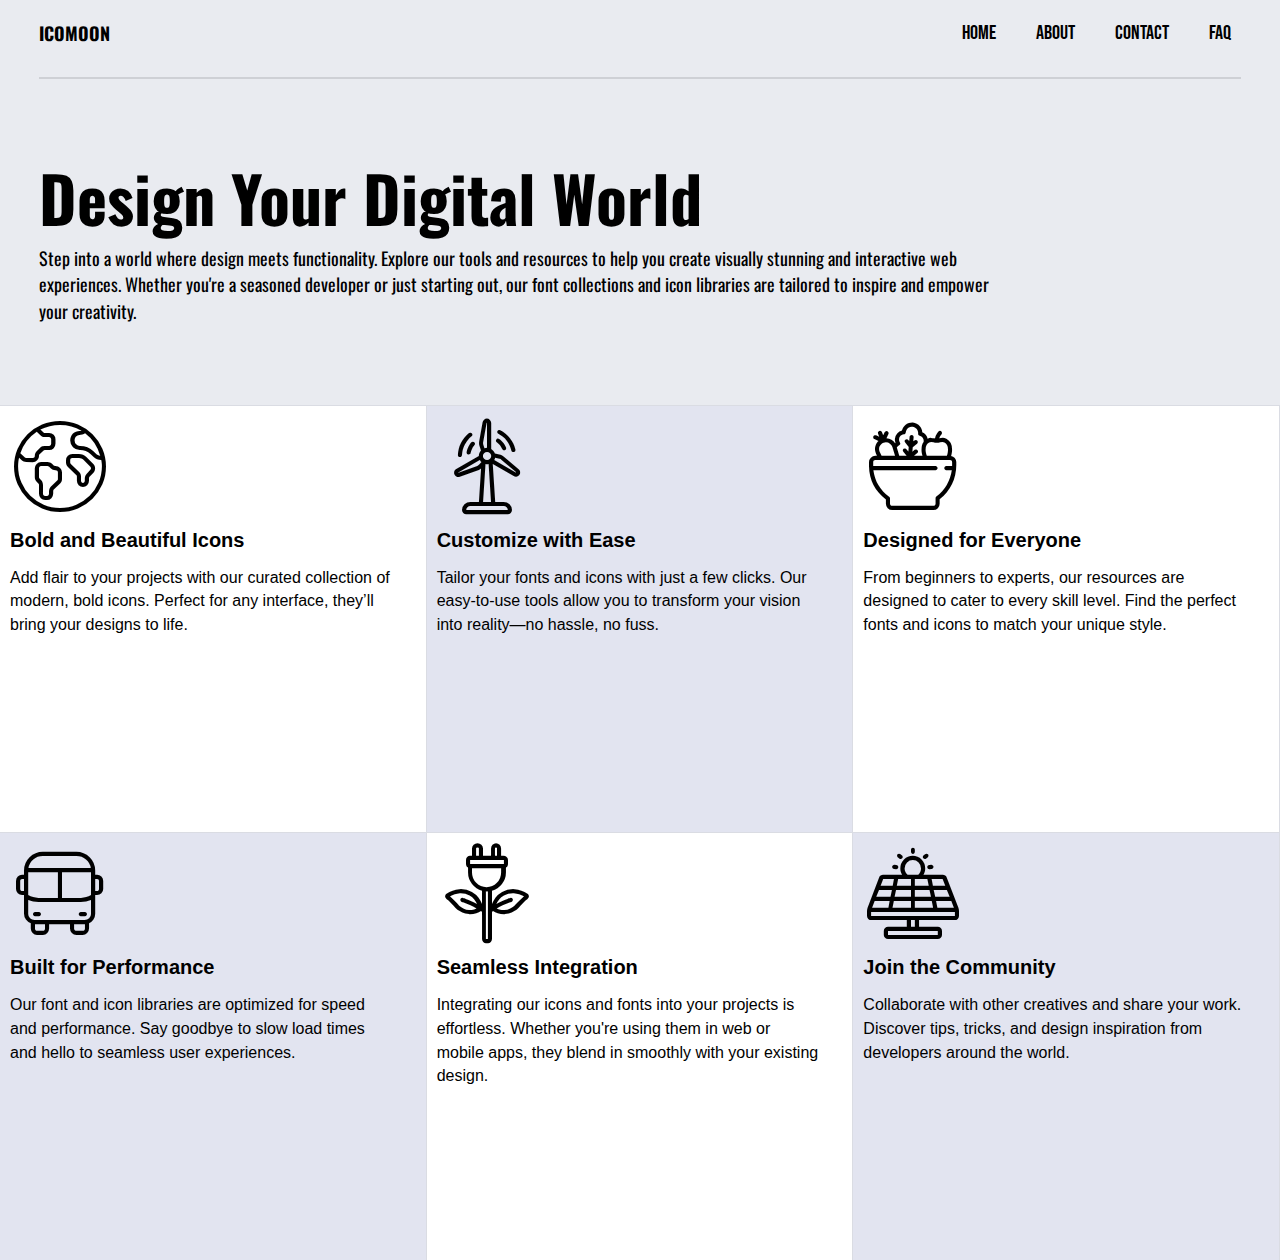
==== index.html @ fa796422 "first commit" ====
<!DOCTYPE html>
<html lang="en">
<head>
    <meta charset="UTF-8">
    <meta name="viewport" content="width=device-width, initial-scale=1.0">
    <title>Navigation Menu</title>
    <link rel="stylesheet" href="style.css">
    <link rel="preconnect" href="https://fonts.googleapis.com">
   <link rel="preconnect" href="https://fonts.gstatic.com" crossorigin>
   <link href="https://fonts.googleapis.com/css2?family=Oswald:wght@200..700&display=swap" rel="stylesheet">
   <link rel="stylesheet" href="assets/icomoon/style.css">
</head>
<body>
    <header>
        <div class="logo">
            ICOMOON
        </div>
        <nav>
            <ul class="nav-menu">
                <li><a href="#home">HOME</a></li>
                <li><a href="#about">ABOUT</a></li>
                <li><a href="#contact">CONTACT</a></li>
                <li><a href="#faq">FAQ</a></li>
            </ul>
        </nav>
        <div class="line"></div> 
    </header>
    <section class="section">
        <h1>Design Your Digital World</h1>
        <p class="text">Step into a world where design meets functionality. Explore our tools and resources to help you create visually stunning and interactive web experiences. Whether you're a seasoned developer or just starting out, our font collections and icon libraries are tailored to inspire and empower your creativity.</p>
    </section>
    <footer>
        <div class="footer-container">
            <div class="footer-box">
                <div class="icon-0001"></div>
                <div class="footer-title">Bold and Beautiful Icons</div>
                <div class="footer-content">Add flair to your projects with our curated collection of modern, bold icons. Perfect for any interface, they’ll bring your designs to life.</div>
            </div>
            <div class="footer-box">
                <div class="icon-0002"></div>
                <div class="footer-title">Customize with Ease</div>
                <div class="footer-content">Tailor your fonts and icons with just a few clicks. Our easy-to-use tools allow you to transform your vision into reality—no hassle, no fuss.</div>
            </div>
            <div class="footer-box">
                <div class="icon-0003"></div>
                <div class="footer-title">Designed for Everyone</div>
                <div class="footer-content">From beginners to experts, our resources are designed to cater to every skill level. Find the perfect fonts and icons to match your unique style.</div>
            </div>
            <div class="footer-box">
                <div class="icon-0004"></div>
                <div class="footer-title">Built for Performance</div>
                <div class="footer-content">Our font and icon libraries are optimized for speed and performance. Say goodbye to slow load times and hello to seamless user experiences.</div>
            </div>
            <div class="footer-box">
                <div class="icon-0005"></div>
                <div class="footer-title">Seamless Integration</div>
                <div class="footer-content">Integrating our icons and fonts into your projects is effortless. Whether you're using them in web or mobile apps, they blend in smoothly with your existing design.</div>
            </div>
            <div class="footer-box">
                <div class="icon-0006"></div>
                <div class="footer-title">Join the Community</div>
                <div class="footer-content">Collaborate with other creatives and share your work. Discover tips, tricks, and design inspiration from developers around the world.</div>
            </div>
        </div>
    </footer>
</body>
</html>
---- style.css ----
* {
    margin: 0;
    padding: 0;
    box-sizing: border-box;
}
@font-face {
    font-family: 'Bebas Neue';
    src: url(assets/BebasNeue-Regular.woff2) format('woff2'),
         url(assets/BebasNeue-Regular.woff) format('woff'),
         url(assets/BebasNeue-Regular.ttf) format('truetype');
}

/* @font-face {
    font-family: 'IcoMoon';
    src: url(assets/icomoon/fonts/icomoon.woff) format('woff'),
         url(assets/icomoon/fonts/icomoon.ttf)  format('truetype');
} */

body {
    font-family: Arial, sans-serif;
    background-color: #E9EBF0;
}

header {
    display: flex;
    justify-content: space-between;
    align-items: center;
    padding: 20px 0;
    position: relative;
    margin: 0 39px;
}

.logo {
    font-family: 'Oswald', sans-serif;
    font-size: 18px;
    font-weight: 700;
    line-height: 26.68px;
    text-align: center;
}

.nav-menu {
    list-style: none;
    display: flex;
    gap: 20px;
}

.nav-menu li {
    display: inline;
}

.nav-menu a {
    font-family: 'Bebas Neue', sans-serif;
    font-size: 20px;
    font-weight: 400;
    line-height: 24px;
    text-decoration: none;
    color: #000;
    padding: 5px 10px;
    text-align: center;
}

.nav-menu a:hover {
    color: #007BFF;
}

.line {
    width: 100%;   
    height: 2px;   
    background-color: rgba(206, 208, 213, 1);
    margin-top: 10px; 
    position: absolute; 
    top: 100%;
    left: 0;
}

.section {
    text-align: left;
    color: #000;
    margin: 83px 39px 80px 39px;
    font-family: 'Oswald', sans-serif;
}

.section h1 {
    font-size: 64px;
    font-weight: 700;
    line-height: 94.85px;
}

.text {
    font-size: 18px;
    font-weight: 400;
    line-height: 26.68px;
    width: 100%;
    max-width: 80%;
}

@media (max-width: 800px) {
    header {
        flex-direction: column;
        align-items: flex-start;
    }

    .nav-menu {
        flex-direction: column;
        gap: 10px;
    }

    .section h1 {
        font-size: 28px;
    }

    .text {
        font-size: 16px;
    }

    .line {
        width: 100%;
    }
}


.footer {
    font-family: 'Oswald', sans-serif;
    background-color: white;
}
.footer-container {
    display: grid;
    grid-template-columns: repeat(3, 1fr); 
    width: 100%; 
    height: auto;
}


.footer-box {
    width: 100%; 
    padding-bottom: 100%; 
    border: 1px solid #DADCE3; 
    border-width: 1px 1px 0 0;
    position: relative; 
}


.footer-box:nth-child(odd) {
    background-color: #ffffff; 
}

.footer-box:nth-child(even) {
    background-color: #E2E4F0; 
}
.footer-box:hover{
    background: rgba(255, 188, 107, 1);
}


.footer-title {
    font-size: 20px;
    font-weight: 700;
    line-height: 29.64px;
    position: absolute;
    top: 120px; 
    left: 10px; 
}

.footer-content {
    font-size: 16px;
    font-weight: 400;
    line-height: 23.71px;
    position: absolute; 
    top: 160px; 
    left: 10px; 
    width: 90%; 
}
@media (max-width: 800px) {
    .footer-container {
        grid-template-columns: 1fr; 
    }
}
---- assets/icomoon/style.css ----
@font-face {
  font-family: 'icomoon';
  src:  url('fonts/icomoon.eot?zg18jp');
  src:  url('fonts/icomoon.eot?zg18jp#iefix') format('embedded-opentype'),
    url('fonts/icomoon.ttf?zg18jp') format('truetype'),
    url('fonts/icomoon.woff?zg18jp') format('woff'),
    url('fonts/icomoon.svg?zg18jp#icomoon') format('svg');
  font-weight: normal;
  font-style: normal;
  font-display: block;
}

[class^="icon-"], [class*=" icon-"] {
  /* use !important to prevent issues with browser extensions that change fonts */
  font-family: 'icomoon' !important;
  speak: never;
  font-style: normal;
  font-weight: normal;
  font-variant: normal;
  text-transform: none;
  line-height: 1;

  /* Better Font Rendering =========== */
  -webkit-font-smoothing: antialiased;
  -moz-osx-font-smoothing: grayscale;
}

.icon-0001:before {
  font-size: 100px;
  width: 100px;
    height: 100px;
    position: absolute; 
    top: 10px; 
    left: 10px; 
    content: "\e900";
}
.icon-0002:before {
  content: "\e901";
  font-size: 100px;
  width: 100px;
    height: 100px;
    position: absolute; 
    top: 10px; 
    left: 10px; 
}
.icon-0003:before {
  content: "\e902";
  font-size: 100px;
  width: 100px;
    height: 100px;
    position: absolute; 
    top: 10px; 
    left: 10px; 
}
.icon-0004:before {
  content: "\e903";
  font-size: 100px;
  width: 100px;
    height: 100px;
    position: absolute; 
    top: 10px; 
    left: 10px; 
}
.icon-0005:before {
  content: "\e904";
  font-size: 100px;
  width: 100px;
    height: 100px;
    position: absolute; 
    top: 10px; 
    left: 10px; 
}
.icon-0006:before {
  content: "\e905";
  font-size: 100px;
  width: 100px;
    height: 100px;
    position: absolute; 
    top: 10px; 
    left: 10px; 
}
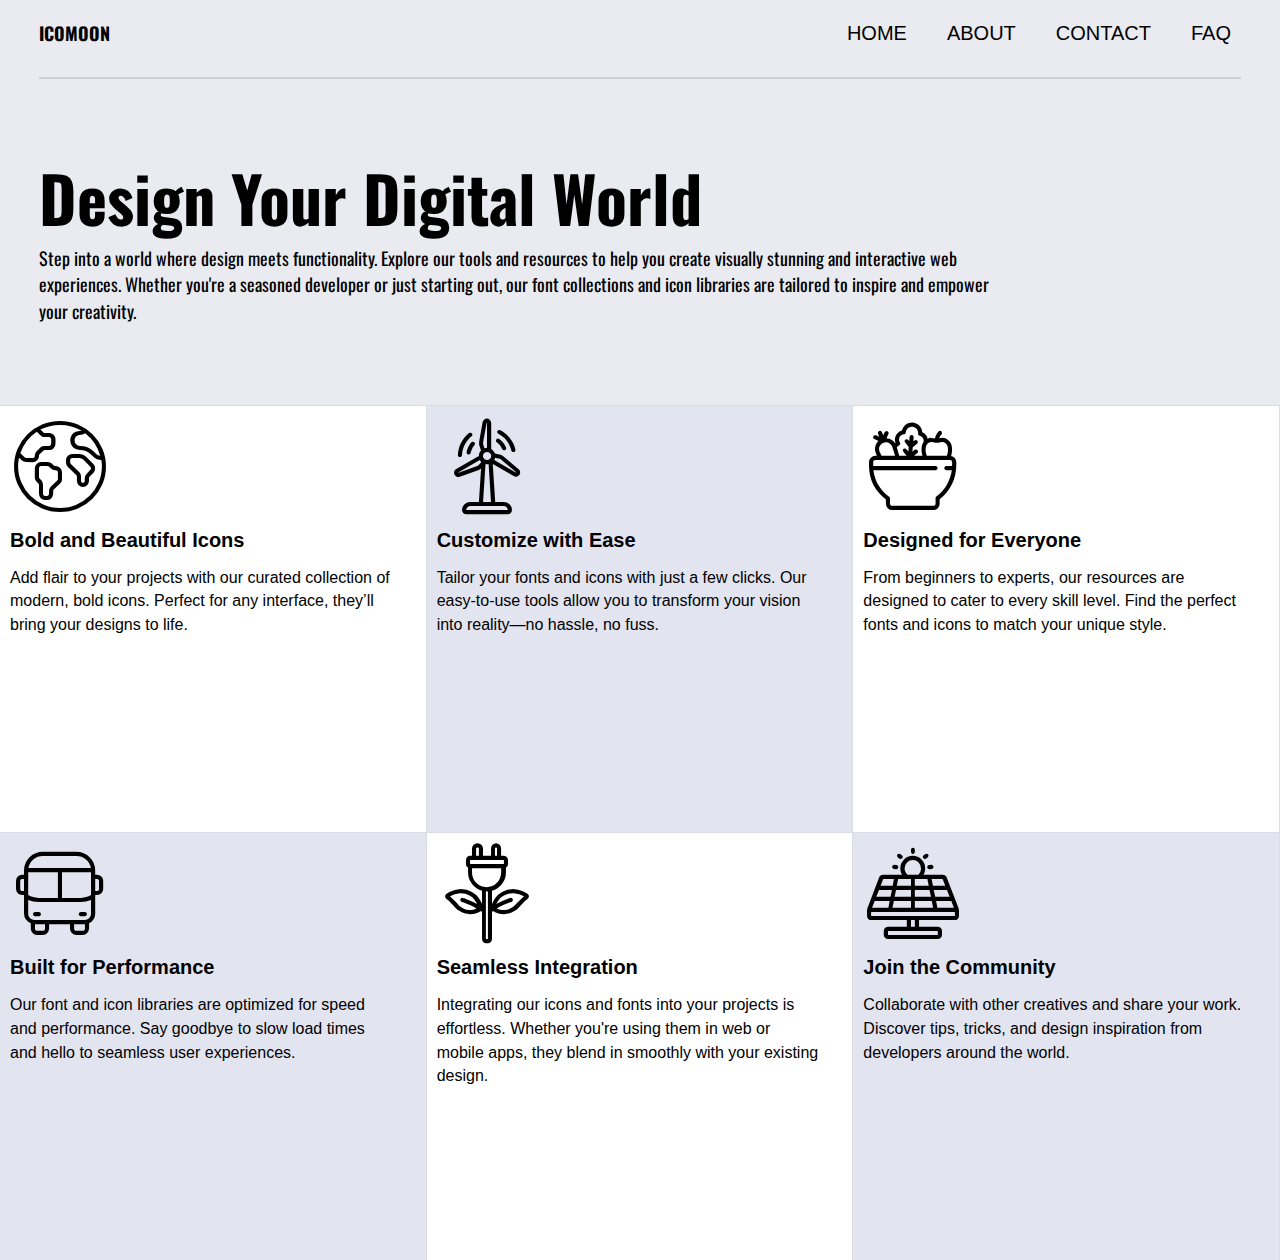
==== commit e8b6c335: "scss-start" ====
--- a/index.html
+++ b/index.html
@@ -4,7 +4,7 @@
     <meta charset="UTF-8">
     <meta name="viewport" content="width=device-width, initial-scale=1.0">
     <title>Navigation Menu</title>
-    <link rel="stylesheet" href="style.css">
+    <link rel="stylesheet" href="styles/styles.css">
     <link rel="preconnect" href="https://fonts.googleapis.com">
    <link rel="preconnect" href="https://fonts.gstatic.com" crossorigin>
    <link href="https://fonts.googleapis.com/css2?family=Oswald:wght@200..700&display=swap" rel="stylesheet">
--- a/styles/styles.css
+++ b/styles/styles.css
@@ -0,0 +1,217 @@
+body {
+  font-family: Arial, sans-serif;
+  background-color: #E9EBF0;
+}
+
+h1 {
+  font-family: "Oswald", sans-serif;
+  font-size: 64px;
+  font-weight: 700;
+  line-height: 94.85px;
+}
+
+.text {
+  font-size: 18px;
+  font-weight: 400;
+  line-height: 26.68px;
+  width: 100%;
+  max-width: 80%;
+}
+
+.footer-title {
+  font-size: 20px;
+  font-weight: 700;
+  line-height: 29.64px;
+  position: absolute;
+  top: 120px;
+  left: 10px;
+}
+
+.footer-content {
+  font-size: 16px;
+  font-weight: 400;
+  line-height: 23.71px;
+  position: absolute;
+  top: 160px;
+  left: 10px;
+  width: 90%;
+}
+
+body {
+  font-family: Arial, sans-serif;
+  background-color: #E9EBF0;
+}
+
+h1 {
+  font-family: "Oswald", sans-serif;
+  font-size: 64px;
+  font-weight: 700;
+  line-height: 94.85px;
+}
+
+.text {
+  font-size: 18px;
+  font-weight: 400;
+  line-height: 26.68px;
+  width: 100%;
+  max-width: 80%;
+}
+
+.footer-title {
+  font-size: 20px;
+  font-weight: 700;
+  line-height: 29.64px;
+  position: absolute;
+  top: 120px;
+  left: 10px;
+}
+
+.footer-content {
+  font-size: 16px;
+  font-weight: 400;
+  line-height: 23.71px;
+  position: absolute;
+  top: 160px;
+  left: 10px;
+  width: 90%;
+}
+
+* {
+  margin: 0;
+  padding: 0;
+  -webkit-box-sizing: border-box;
+          box-sizing: border-box;
+}
+
+header {
+  display: -webkit-box;
+  display: -ms-flexbox;
+  display: flex;
+  -webkit-box-pack: justify;
+      -ms-flex-pack: justify;
+          justify-content: space-between;
+  -webkit-box-align: center;
+      -ms-flex-align: center;
+          align-items: center;
+  padding: 20px 0;
+  position: relative;
+  margin: 0 39px;
+}
+
+.logo {
+  font-family: "Oswald", sans-serif;
+  font-size: 18px;
+  font-weight: 700;
+  line-height: 26.68px;
+  text-align: center;
+}
+
+.nav-menu {
+  list-style: none;
+  display: -webkit-box;
+  display: -ms-flexbox;
+  display: flex;
+  gap: 20px;
+}
+
+.nav-menu li {
+  display: inline;
+}
+
+.nav-menu a {
+  font-family: "Bebas Neue", sans-serif;
+  font-size: 20px;
+  font-weight: 400;
+  line-height: 24px;
+  text-decoration: none;
+  color: #000;
+  padding: 5px 10px;
+  text-align: center;
+}
+
+.nav-menu a:hover {
+  color: #007BFF;
+}
+
+.line {
+  width: 100%;
+  height: 2px;
+  background-color: rgb(206, 208, 213);
+  margin-top: 10px;
+  position: absolute;
+  top: 100%;
+  left: 0;
+}
+
+.section {
+  text-align: left;
+  color: #000;
+  margin: 83px 39px 80px 39px;
+  font-family: "Oswald", sans-serif;
+}
+
+.footer {
+  font-family: "Oswald", sans-serif;
+  background-color: white;
+}
+
+.footer-container {
+  display: -ms-grid;
+  display: grid;
+  -ms-grid-columns: (1fr)[3];
+  grid-template-columns: repeat(3, 1fr);
+  width: 100%;
+  height: auto;
+}
+
+.footer-box {
+  width: 100%;
+  padding-bottom: 100%;
+  border: 1px solid #DADCE3;
+  border-width: 1px 1px 0 0;
+  position: relative;
+}
+
+.footer-box:nth-child(odd) {
+  background-color: #ffffff;
+}
+
+.footer-box:nth-child(even) {
+  background-color: #E2E4F0;
+}
+
+.footer-box:hover {
+  background: rgb(255, 188, 107);
+}
+
+@media (max-width: 800px) {
+  header {
+    -webkit-box-orient: vertical;
+    -webkit-box-direction: normal;
+        -ms-flex-direction: column;
+            flex-direction: column;
+    -webkit-box-align: start;
+        -ms-flex-align: start;
+            align-items: flex-start;
+  }
+  .nav-menu {
+    -webkit-box-orient: vertical;
+    -webkit-box-direction: normal;
+        -ms-flex-direction: column;
+            flex-direction: column;
+    gap: 10px;
+  }
+  h1 {
+    font-size: 28px;
+  }
+  .text {
+    font-size: 16px;
+  }
+  .line {
+    width: 100%;
+  }
+  .footer-container {
+    -ms-grid-columns: 1fr;
+    grid-template-columns: 1fr;
+  }
+}